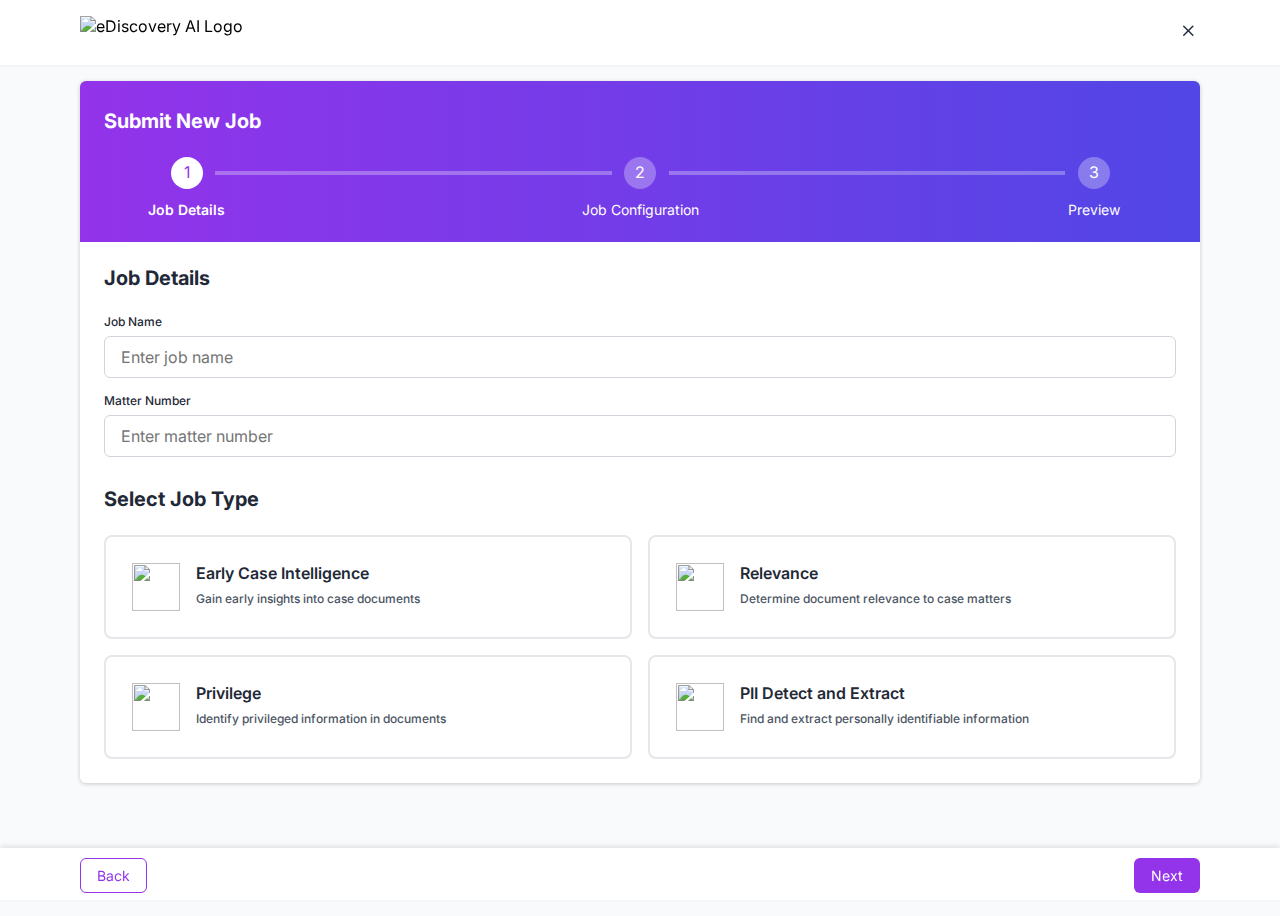
==== coreintelligence/file.html @ 75132ea0 "Add core intelligence" ====
<head>
    <link rel="stylesheet" href="./MassAction.css" />
</head>
<body>
    <form id="jobForm" action="/Home/SubmitJob" method="post" onsubmit="showSubmittingOverlay()">

        <div class="page-container">
            <div class="page-header">
                <div class="container page-header-container">
                    <img src="./light logo.png" alt="eDiscovery AI Logo" class="logo" />
                    <span class="bi bi-x close-icon no-print" onclick="closeModal()"></span>
                </div>
            </div>
            <div class="page-body container">
                <div class="page-card">
                    <div class="page-body-header no-print">
                        <h4 class="page-body-header-title">
                            Submit New Job
                        </h4>
                        <div class="steps-container">
                            <div class="step-divide hidden" id="step-1-divide"></div>
                            <div class="step active current-step" id="step-1">
                                <div class="step-number">
                                    1
                                </div>
                                <div class="step-name">
                                    Job Details
                                </div>
                            </div>
                            <div class="step-divide" id="step-2-divide">
                            </div>
                            <div class="step" id="step-2">
                                <div class="step-number">
                                    2
                                </div>
                                <div class="step-name">
                                    Job Configuration
                                </div>
                            </div>
                            <div class="step-divide" id="step-3-divide">
                            </div>
                            <div class="step" id="step-3">
                                <div class="step-number">
                                    3
                                </div>
                                <div class="step-name">
                                    Preview
                                </div>
                            </div>
                        </div>
                    </div>
                    <div class="form-container">
                        <div class="form-content">
                            <!-- Replacing @Html.HiddenFor(m => m.DatabaseToken) -->
                            <input type="hidden" id="DatabaseToken" name="DatabaseToken" value="" />
                            <div class="flex-col error-container hidden">
                                <!-- Replacing @Html.HiddenFor(m => m.TemplateExists) -->
                                <input type="hidden" id="TemplateExists" name="TemplateExists" value="" />
                                <!-- Replacing @Html.ValidationMessageFor(m => m.TemplateExists, "") -->
                                <span class="field-validation-error" data-valmsg-for="TemplateExists"></span>
                                <!-- Replacing @Html.HiddenFor(m => m.DocumentCount) -->
                                <input type="hidden" id="DocumentCount" name="DocumentCount" value="" />
                                <!-- Replacing @Html.ValidationMessageFor(m => m.DocumentCount, "") -->
                                <span class="field-validation-error" data-valmsg-for="DocumentCount"></span>
                            </div>

                            <div class="form-step" id="form-step-1">
                                <div class="section">
                                    <h4 class="section-title">
                                        Job Details
                                    </h4>
                                    <div class="flex-col">
                                        <!-- Replacing @Html.LabelFor(m => m.JobName) -->
                                        <label for="JobName">Job Name</label>
                                        <!-- Replacing @Html.TextBoxFor(m => m.JobName, new { @placeholder = "" }) -->
                                        <input type="text" id="JobName" name="JobName" placeholder="Enter job name" />
                                        <!-- Replacing @Html.ValidationMessageFor(m => m.JobName, "") -->
                                        <span class="field-validation-error" data-valmsg-for="JobName"></span>
                                    </div>
            
                                    <div class="flex-col">
                                        <!-- Replacing @Html.LabelFor(m => m.MatterNumber) -->
                                        <label for="MatterNumber">Matter Number</label>
                                        <!-- Replacing @Html.TextBoxFor(m => m.MatterNumber, new { @placeholder = "" }) -->
                                        <input type="text" id="MatterNumber" name="MatterNumber" placeholder="Enter matter number" />
                                    </div>
                                </div>
                                <div class="section">
                                    <label class="section-title">
                                        Select Job Type
                                    </label>
                                    <div class="radio-group" id="typeofjob" name="JobType">
                                        <label class="radio-container">
                                            <input type="radio" name="JobType" value="Early Case Intelligence" />
                                            <div class="radio-wrapper">
                                                <img src="./intelligence.svg" width="48" height="48"/>
                                                <div class="content">
                                                    <span class="job-type">
                                                        Early Case Intelligence
                                                    </span>
                                                    <span class="job-type-description">
                                                        Gain early insights into case documents
                                                    </span>
                                                </div>
                                            </div>
                                        </label>
                                        <label class="radio-container">
                                            <input type="radio" name="JobType" value="Relevance" />
                                            <div class="radio-wrapper">
                                                <img src="./document.svg" width="48" height="48"/>
                                                <div class="content">
                                                    <span class="job-type">
                                                        Relevance
                                                    </span>
                                                    <span class="job-type-description">
                                                        Determine document relevance to case matters
                                                    </span>
                                                </div>
                                            </div>
                                        </label>
                                        <label class="radio-container">
                                            <input type="radio" name="JobType" value="Privilege" />
                                            <div class="radio-wrapper">
                                                <img src="./shield.svg" width="48" height="48"/>
                                                <div class="content">
                                                    <span class="job-type">
                                                        Privilege
                                                    </span>
                                                    <span class="job-type-description">
                                                        Identify privileged information in documents
                                                    </span>
                                                </div>
                                            </div>
                                        </label>
                                        <label class="radio-container">
                                            <input type="radio" name="JobType" value="PII Detect and Extract" />
                                            <div class="radio-wrapper">
                                                <img src="./profile.svg" width="48" height="48"/>
                                                <div class="content">
                                                    <span class="job-type">
                                                        PII Detect and Extract
                                                    </span>
                                                    <span class="job-type-description">
                                                        Find and extract personally identifiable information
                                                    </span>
                                                </div>
                                            </div>
                                        </label>
                                    </div>
                                </div>
                            </div>

                            <!-- Dynamic Forms Based on Job Type -->
                            <div class="form-step hidden" id="form-step-2">
                                <a href="#" class="back-step-link"> <span class="bi bi-chevron-left"></span> &nbsp;&nbsp;&nbsp;Back to Job Details </a>
                                <!-- Relevance Form -->
                                <div id="relevance">
                                    <h2 class="section-title">
                                        Relevance Job Configuration
                                        <span class="bi bi-info-circle tooltip-icon" data-tooltip="Placeholder tooltip text"></span>
                                    </h2>
                                    <div id="issues" class="flex-col gap-lg">
                                        <div class="flex-col">
                                            <!-- Replacing @Html.LabelFor(m => m.GeneralInformation) -->
                                            <label for="GeneralInformation">General Information</label>
                                            <!-- Replacing @Html.TextAreaFor(m => m.GeneralInformation, new { @placeholder = "", @rows = "2" }) -->
                                            <textarea id="GeneralInformation" name="GeneralInformation" placeholder="Enter General Information" rows="2"></textarea>
                                            <!-- Replacing @Html.ValidationMessageFor(m => m.GeneralInformation, "") -->
                                            <span class="field-validation-error" data-valmsg-for="GeneralInformation"></span>
                                        </div>
                                        <div class="issue-card">
                                            <div class="flex-col gap-lg">
                                                <h2 class="section-subtitle issue-header">
                                                    Issue 1
                                                    <span class="bi bi-x close-icon remove-issue" onclick="removeIssue(this)"></span>
                                                </h2>
                                                <div class="flex-col">
                                                    <!-- Replacing @Html.LabelFor(m => m.Issues[0].Prompt) -->
                                                    <label for="Issues_0_Prompt">Prompt</label>
                                                    <!-- Replacing @Html.TextAreaFor(m => m.Issues[0].Prompt, new { @placeholder = "", @rows = "2" }) -->
                                                    <textarea id="Issues_0_Prompt" name="Issues[0].Prompt" placeholder="Write Issue Prompt" rows="2"></textarea>
                                                    <!-- Replacing @Html.ValidationMessageFor(m => m.Issues[0].Prompt, "") -->
                                                    <span class="field-validation-error" data-valmsg-for="Issues[0].Prompt"></span>
                                                </div>
                                                <div class="flex-col">
                                                    <!-- Replacing @Html.LabelFor(m => m.Issues[0].Field) -->
                                                    <label for="Issues_0_Field">Field</label>
                                                    <div class="custom-dropdown-wrapper">
                                                        <select id="Issues_0_Field" name="Issues[0].Field" class="custom-dropdown" hidden>
                                                            <option value="">Select Single-Choice Field</option>
                                                            <option value="field1">Document Title</option>
                                                            <option value="field2">Author Name</option>
                                                            <option value="field3">Date Created</option>
                                                            <option value="field4">File Type</option>
                                                        </select>
                                                    </div>
                                                    <span class="field-validation-error" data-valmsg-for="Issues[0].Field"></span>
                                                </div>
                                            </div>
                                        </div>
                                    </div>
                                    <div>
                                        <div class="flex" style="justify-content: flex-end;">
                                            <button type="button" class="btn add-issue mt-20">+ Add Issue</button>
                                        </div>
                                        <div class="flex-col">
                                            <label for="pdfhandling">PDF Handling</label>
                                            <label class="checkbox-container">
                                                Review PDFs as Images
                                                <!-- Replacing checkbox with plain HTML input; preserving hidden-checkbox class and checkmark span -->
                                                <input type="checkbox" id="ReviewPdfsAsImages" name="ReviewPdfsAsImages" value="true" class="hidden-checkbox" hidden />
                                                <span class="box-checkmark"></span>
                                            </label>
                                        </div>
                                    </div>
                                </div>

                                <!-- Privilege Form -->
                                <div id="privilege">
                                    <div class="section">
                                        <h4 class="section-title">
                                            Privilege
                                        </h4>
                                        <div class="flex-col">
                                            <label for="privilegetype">Privilege Types</label>
                                            <div name="privilegetype">
                                                <div>
                                                    <label class="checkbox-container">
                                                        Attorney-Client
                                                        <input type="checkbox" id="AttorneyClient" name="AttorneyClient" value="true" class="hidden-checkbox" />
                                                        <span class="box-checkmark"></span>
                                                    </label>
                                                </div>
                                                <div>
                                                    <label class="checkbox-container">
                                                        Work Product
                                                        <input type="checkbox" id="WorkProduct" name="WorkProduct" value="true" class="hidden-checkbox" />
                                                        <span class="box-checkmark"></span>
                                                    </label>
                                                </div>
                                            </div>
                                            <div id="privtypes" class="flex-col gap-lg">
                                                <!-- @* If Model.CustomPrivTypes exists, iterate over them; otherwise, use a default custom priv type *@ -->
                                                <div class="privtype-card">
                                                    <div class="flex-col gap-lg">
                                                        <h2 class="section-subtitle priv-header">
                                                            Custom Priv Type 1
                                                            <span class="bi bi-x close-icon remove-privtype" onclick="removePrivType(this)"></span>
                                                        </h2>
                                                        <div class="flex-col">
                                                            <!-- Replacing @Html.LabelFor(m => m.CustomPrivTypes[0].CustomPrivilegeName) -->
                                                            <label for="CustomPrivTypes_0_CustomPrivilegeName">Custom Privilege Name</label>
                                                            <!-- Replacing @Html.TextBoxFor(m => m.CustomPrivTypes[0].CustomPrivilegeName, new { @placeholder = "" }) -->
                                                            <input type="text" id="CustomPrivTypes_0_CustomPrivilegeName" name="CustomPrivTypes[0].CustomPrivilegeName" placeholder="" />
                                                            <!-- Replacing @Html.ValidationMessageFor(m => m.CustomPrivTypes[0].CustomPrivilegeName, "") -->
                                                            <span class="field-validation-error" data-valmsg-for="CustomPrivTypes[0].CustomPrivilegeName"></span>
                                                        </div>
                                                        <div class="flex-col">
                                                            <!-- Replacing @Html.LabelFor(m => m.CustomPrivTypes[0].CustomPrivilegePrompt) -->
                                                            <label for="CustomPrivTypes_0_CustomPrivilegePrompt">Custom Privilege Prompt</label>
                                                            <!-- Replacing @Html.TextAreaFor(m => m.CustomPrivTypes[0].CustomPrivilegePrompt, new { @placeholder = "", @rows = "2" }) -->
                                                            <textarea id="CustomPrivTypes_0_CustomPrivilegePrompt" name="CustomPrivTypes[0].CustomPrivilegePrompt" placeholder="" rows="2"></textarea>
                                                            <!-- Replacing @Html.ValidationMessageFor(m => m.CustomPrivTypes[0].CustomPrivilegePrompt, "") -->
                                                            <span class="field-validation-error" data-valmsg-for="CustomPrivTypes[0].CustomPrivilegePrompt"></span>
                                                        </div>
                                                    </div>
                                                </div>
                                            </div>
                                            <div class="flex" style="justify-content: flex-end;">
                                                <button type="button" class="btn add-privtype mt-20">+ Add Custom Priv Type</button>
                                            </div>
                                            <!-- Replacing @Html.ValidationMessageFor(m => m.PrivilegeTypeGroup, "") -->
                                            <span class="field-validation-error" data-valmsg-for="PrivilegeTypeGroup"></span>
                                        </div>
                                    </div>
                                    <div class="section">
                                        <h4 class="section-title">
                                            Privileged Parties
                                        </h4>
                                        <div class="flex-row flex-wrap">
                                            <div class="flex-col half-width">
                                                <!-- Replacing @Html.LabelFor(m => m.AttorneyList) -->
                                                <label for="AttorneyList">Attorney List</label>
                                                <!-- Replacing @Html.TextAreaFor(m => m.AttorneyList, new { @placeholder = "", @rows = "2" }) -->
                                                <textarea id="AttorneyList" name="AttorneyList" placeholder="" rows="2"></textarea>
                                                <!-- Replacing @Html.ValidationMessageFor(m => m.AttorneyList, "") -->
                                                <span class="field-validation-error" data-valmsg-for="AttorneyList"></span>
                                            </div>
                                            <div class="flex-col half-width">
                                                <!-- Replacing @Html.LabelFor(m => m.SafeDomains) -->
                                                <label for="SafeDomains">Safe Domains</label>
                                                <!-- Replacing @Html.TextAreaFor(m => m.SafeDomains, new { @placeholder = "", @rows = "2" }) -->
                                                <textarea id="SafeDomains" name="SafeDomains" placeholder="" rows="2"></textarea>
                                                <!-- Replacing @Html.ValidationMessageFor(m => m.SafeDomains, "") -->
                                                <span class="field-validation-error" data-valmsg-for="SafeDomains"></span>
                                            </div>
                                        </div>
                                    </div>
                                    <div class="section">
                                        <h4 class="section-title">
                                            Classification & Explanation
                                        </h4>
                                        <div class="flex-row flex-wrap">
                                            <div class="flex-col half-width">
                                                <!-- Replacing @Html.LabelFor(m => m.Classification) -->
                                                <label for="Classification">Classification</label>
                                                <div class="custom-dropdown-wrapper">
                                                    <!-- Replacing @Html.DropDownListFor(...) with a select element -->
                                                    <select id="Classification" name="Classification" class="custom-dropdown">
                                                        <option value="">Select Single-Choice Field</option>
                                                        <!-- Options from Model.ClassificationOptions go here -->
                                                    </select>
                                                    <span class="bi bi-chevron-down custom-dropdown-caret-icon"></span>
                                                </div>
                                                <span class="field-validation-error" data-valmsg-for="Classification"></span>
                                            </div>
                                            <div class="flex-col half-width">
                                                <!-- Replacing @Html.LabelFor(m => m.Explanation) -->
                                                <label for="Explanation">Explanation</label>
                                                <div class="custom-dropdown-wrapper">
                                                    <select id="Explanation" name="Explanation" class="custom-dropdown">
                                                        <option value="">Select Long Text Field</option>
                                                        <!-- Options from Model.ExplanationOptions go here -->
                                                    </select>
                                                    <span class="bi bi-chevron-down custom-dropdown-caret-icon"></span>
                                                </div>
                                                <span class="field-validation-error" data-valmsg-for="Explanation"></span>
                                            </div>
                                        </div>
                                    </div>
                                    <div class="section">
                                        <h4 class="section-title">
                                            Privilege Determination
                                        </h4>
                                        <div class="flex-row flex-wrap">
                                            <div class="flex-col half-width">
                                                <!-- Replacing @Html.LabelFor(m => m.TypeResult) -->
                                                <label for="TypeResult">Type Result</label>
                                                <div class="custom-dropdown-wrapper">
                                                    <select id="TypeResult" name="TypeResult" class="custom-dropdown">
                                                        <option value="">Select Multi-Choice Field</option>
                                                        <!-- Options from Model.TypeResultOptions go here -->
                                                    </select>
                                                    <span class="bi bi-chevron-down custom-dropdown-caret-icon"></span>
                                                </div>
                                                <span class="field-validation-error" data-valmsg-for="TypeResult"></span>
                                            </div>
                                            <div class="flex-col half-width">
                                                <!-- Replacing @Html.LabelFor(m => m.LogEntry) -->
                                                <label for="LogEntry">Log Entry</label>
                                                <div class="custom-dropdown-wrapper">
                                                    <select id="LogEntry" name="LogEntry" class="custom-dropdown">
                                                        <option value="">Select Long Text Field</option>
                                                        <!-- Options from Model.LogEntryOptions go here -->
                                                    </select>
                                                    <span class="bi bi-chevron-down custom-dropdown-caret-icon"></span>
                                                </div>
                                                <span class="field-validation-error" data-valmsg-for="LogEntry"></span>
                                            </div>
                                            <div class="flex-col w-full">
                                                <!-- Replacing @Html.LabelFor(m => m.HitResult) -->
                                                <label for="HitResult">Hit Result</label>
                                                <div class="custom-dropdown-wrapper up">
                                                    <select id="HitResult" name="HitResult" class="custom-dropdown">
                                                        <option value="">Select Long Text Field</option>
                                                        <!-- Options from Model.HitResultOptions go here -->
                                                    </select>
                                                    <span class="bi bi-chevron-down custom-dropdown-caret-icon"></span>
                                                </div>
                                                <span class="field-validation-error" data-valmsg-for="HitResult"></span>
                                            </div>
                                        </div>
                                    </div>
                                </div>

                                <!-- PII Detect & Extract Form -->
                                <div id="piiDetectExtract">
                                    
                                    <div class="section">
                                        <h4 class="section-title">
                                            PII Detect
                                        </h4>
                                        <div class="flex-col gap-lg">
                                            <!--
                                            The DetectionTemplate block is commented out in the original file.
                                            -->
                                            <div class="flex-col">
                                                <!-- Replacing @Html.LabelFor(m => m.DetectionField) -->
                                                <label for="DetectionField">Detection Field</label>
                                                <div class="custom-dropdown-wrapper">
                                                    <select id="DetectionField" name="DetectionField" class="custom-dropdown">
                                                        <option value="">Select Multi-Choice Field</option>
                                                        <!-- Options from Model.DetectionFieldOptions go here -->
                                                    </select>
                                                    <span class="bi bi-chevron-down custom-dropdown-caret-icon"></span>
                                                </div>
                                                <span class="field-validation-error" data-valmsg-for="DetectionField"></span>
                                            </div>
                                        </div>
                                    </div>
                                    <div class="section">
                                        <h4 class="section-title">
                                            PII Extract
                                        </h4>
                                        <div class="flex-col gap-lg">
                                            <!--
                                            The DetectionTemplate block is commented out in the original file.
                                            -->
                                            <div class="flex-col gap-lg">
                                                <label class="checkbox-container">
                                                    Extract PII
                                                    <input type="checkbox" id="ExtractPii" name="ExtractPii" value="true" class="hidden-checkbox" />
                                                    <span class="box-checkmark"></span>
                                                </label>
                                                <div class="flex-col hidden" id="extractPiiFieldSection">
                                                    <!-- Replacing @Html.LabelFor(m => m.ExtractionField) -->
                                                    <label for="ExtractionField">Extraction Field</label>
                                                    <div class="custom-dropdown-wrapper">
                                                        <select id="ExtractionField" name="ExtractionField" class="custom-dropdown">
                                                            <option value="">Select Multi-Object Field</option>
                                                            <!-- Options from Model.ExtractionFieldOptions go here -->
                                                        </select>
                                                        <span class="bi bi-chevron-down custom-dropdown-caret-icon"></span>
                                                    </div>
                                                    <span class="field-validation-error" data-valmsg-for="ExtractionField"></span>
                                                </div>
                                            </div>
                                        </div>
                                    </div>
                                </div>

                                <!-- Early Case Intelligence Form -->
                                <div id="earlycase">
                                    <div class="section">
                                        <h4 class="section-title">
                                            Early Case Intelligence
                                        </h4>
                                        <div class="flex-col">
                                            <!-- Replacing @Html.LabelFor(m => m.CaseBackground) -->
                                            <label for="CaseBackground">Case Background</label>
                                            <textarea id="CaseBackground" name="CaseBackground" placeholder="" rows="4"></textarea>
                                            <span class="field-validation-error" data-valmsg-for="CaseBackground"></span>
                                        </div>
                                        <div class="flex-col">
                                            <!-- Replacing @Html.LabelFor(m => m.RelevantDescription) -->
                                            <label for="RelevantDescription">Relevant Description</label>
                                            <textarea id="RelevantDescription" name="RelevantDescription" placeholder="" rows="2"></textarea>
                                            <span class="field-validation-error" data-valmsg-for="RelevantDescription"></span>
                                        </div>
                                        <div class="flex-col">
                                            <!-- Replacing @Html.LabelFor(m => m.NotRelevantDescription) -->
                                            <label for="NotRelevantDescription">Not Relevant Description</label>
                                            <textarea id="NotRelevantDescription" name="NotRelevantDescription" placeholder="" rows="2"></textarea>
                                            <span class="field-validation-error" data-valmsg-for="NotRelevantDescription"></span>
                                        </div>
                                    </div>
                                    <div class="section">
                                        <h4 class="section-title">
                                            Analysis & Findings
                                        </h4>
                                        <div class="flex-row flex-wrap">
                                            <div class="flex-col half-width">
                                                <label for="ClassificationResults">Classification Results</label>
                                                <div class="custom-dropdown-wrapper">
                                                    <select id="ClassificationResults" name="ClassificationResults" class="custom-dropdown">
                                                        <option value="">Select Single-Choice Field</option>
                                                        <!-- Options from Model.ClassificationResultsOptions go here -->
                                                    </select>
                                                    <span class="bi bi-chevron-down custom-dropdown-caret-icon"></span>
                                                </div>
                                                <span class="field-validation-error" data-valmsg-for="ClassificationResults"></span>
                                            </div>
                                            <div class="flex-col half-width">
                                                <!-- Replacing @Html.LabelFor(m => m.SummaryResults) -->
                                                <label for="SummaryResults">Summary Results</label>
                                                <div class="custom-dropdown-wrapper">
                                                    <select id="SummaryResults" name="SummaryResults" class="custom-dropdown">
                                                        <option value="">Select Long Text Field</option>
                                                        <!-- Options from Model.SummaryResultsOptions go here -->
                                                    </select>
                                                    <span class="bi bi-chevron-down custom-dropdown-caret-icon"></span>
                                                </div>
                                                <span class="field-validation-error" data-valmsg-for="SummaryResults"></span>
                                            </div>
                                        </div>
                                    </div>
                                    <div class="section">
                                        <h4 class="section-title">
                                            Content Categorization
                                        </h4>
                                        <div class="flex-row flex-wrap">
                                            <div class="flex-col half-width">
                                                <label for="DocumentTypeResults">Document Type Results</label>
                                                <div class="custom-dropdown-wrapper">
                                                    <select id="DocumentTypeResults" name="DocumentTypeResults" class="custom-dropdown">
                                                        <option value="">Select Multi-Choice Field</option>
                                                        <!-- Options from Model.DocumentTypeResultsOptions go here -->
                                                    </select>
                                                    <span class="bi bi-chevron-down custom-dropdown-caret-icon"></span>
                                                </div>
                                                <span class="field-validation-error" data-valmsg-for="DocumentTypeResults"></span>
                                            </div>
                                            <div class="flex-col half-width">
                                                <label for="RelevantTopicResults">Relevant Topic Results</label>
                                                <div class="custom-dropdown-wrapper">
                                                    <select id="RelevantTopicResults" name="RelevantTopicResults" class="custom-dropdown">
                                                        <option value="">Select Multi-Choice Field</option>
                                                        <!-- Options from Model.RelevantTopicResultsOptions go here -->
                                                    </select>
                                                    <span class="bi bi-chevron-down custom-dropdown-caret-icon"></span>
                                                </div>
                                                <span class="field-validation-error" data-valmsg-for="RelevantTopicResults"></span>
                                            </div>
                                        </div>
                                        <div class="flex-row flex-wrap">
                                            <div class="flex-col half-width">
                                                <label for="NotRelevantTopicResults">Not Relevant Topic Results</label>
                                                <div class="custom-dropdown-wrapper">
                                                    <select id="NotRelevantTopicResults" name="NotRelevantTopicResults" class="custom-dropdown">
                                                        <option value="">Select Multi-Choice Field</option>
                                                        <!-- Options from Model.NotRelevantTopicResultsOptions go here -->
                                                    </select>
                                                    <span class="bi bi-chevron-down custom-dropdown-caret-icon"></span>
                                                </div>
                                                <span class="field-validation-error" data-valmsg-for="NotRelevantTopicResults"></span>
                                            </div>
                                            <div class="flex-col half-width">
                                                <label for="InappropriateContentResults">Inappropriate Content Results</label>
                                                <div class="custom-dropdown-wrapper">
                                                    <select id="InappropriateContentResults" name="InappropriateContentResults" class="custom-dropdown">
                                                        <option value="">Select Multi-Choice Field</option>
                                                        <!-- Options from Model.InappropriateContentResultsOptions go here -->
                                                    </select>
                                                    <span class="bi bi-chevron-down custom-dropdown-caret-icon"></span>
                                                </div>
                                                <span class="field-validation-error" data-valmsg-for="InappropriateContentResults"></span>
                                            </div>
                                        </div>
                                    </div>
                                </div>
                            </div>

                            <div class="form-step hidden" id="form-step-3">
                                <a href="#" class="back-step-link no-print"> <span class="bi bi-chevron-left"></span> &nbsp;&nbsp;&nbsp;Back to Job Configuration </a>
                                <div id="preview">
                                    <div class="section">
                                        <div class="section-title no-print">
                                            Job Preview
                                        </div>
                                        <div class="flex-col" id="preview-content">
                                            <div class="section-large-title" id="preview-job-title">
                                                MERN Stack Develeoper
                                            </div>
                                            <div class="section-medium-title" id="preview-matter-number">
                                                Matter Number: #1072
                                            </div>
                                            <div class="section-medium-title" id="preview-job-type">
                                                Early Case Intelligent
                                            </div>
                                            <div class="flex-col job-configuration" id="job-configuration">
                                                <div class="flex-col section-small-title">Relevance Job Configuration</div>
                                                <div class="field flex-col">
                                                    <div class="field-label section-medium-title">Search Terms</div>
                                                    <div class="field-content">Sapien turpis viverra metus.
                                                        Cursus tellus malesuada, tempus. Arcu tellus dictum ultricies in sollicitudin magnis neque.
                                                        Sit risus nunc. </div>
                                                </div>
                                                <div class="field flex-col">
                                                    <div class="field-label section-medium-title">Exclusion Terms</div>
                                                    <div class="field-content">Lorem ipsum dolor sit amet consectetur.
                                                        Maecenas aliquam dolor et dignissim.
                                                        Duis aliquet sed magna. Convallis ac condimentum amet.
                                                        Consequat justo. Feugiat quam eu eget augue ipsum sem. </div>
                                                </div>
                                                <div class="field flex-col">
                                                    <div class="flex-col section-medium-title">Issue 1</div>
                                                    <div class="pl-4 field-label section-small-title">Exclusion Terms</div>
                                                    <div class="pl-4 field-content">Lorem ipsum dolor sit amet consectetur.
                                                        Maecenas aliquam dolor et dignissim.
                                                        Duis aliquet sed magna. Convallis ac condimentum amet.
                                                        Consequat justo. Feugiat quam eu eget augue ipsum sem. </div>
                                                </div>
                                                <div class="flex-row flex-wrap">
                                                    <div class="flex-col half-width">
                                                        <div class="field-label section-medium-title">Sort Order</div>
                                                        <div class="field-content">Relevance</div>
                                                    </div>
                                                    <div class="flex-col half-width">
                                                        <div class="field-label section-medium-title">Relevance Threshold</Thead></div>
                                                        <div class="field-content">High (90%+)</div>
                                                    </div>
                                                </div>
                                            </div>
                                        </div>
                                    </div>
                                </div>
                            </div>
                        </div>
                    </div>
                </div>
            </div>
            <div class="page-footer no-print">
                <div class="page-footer-wrapper container flex">
                    <a href="#" class="btn btn-outline" id="back" disabled>Back</a>
                    <div class="flex submission-buttons">
                        <a href="#" class="btn" id="next">Next</a>
                        <a href="#" class="btn btn-secondary" id="print" hidden>Print</a>
                        <input type="submit" value="Submit" id="submit" hidden/>
                    </div>
                </div>
            </div>
        </div>
    </form>
 
    <div id="preSubmitOverlay" class="job-overlay hidden">
        <div class="job-overlay-content">
            <h2>Submitting Job...</h2>
        </div>
    </div>
 
    <!-- Include your JavaScript files and inline scripts -->
    <script type="text/javascript">
        function closeModal() {
            var closeOptions = { type: "close" };
            window.parent.postMessage(closeOptions, window.parent.origin);
        }
    </script>
    <script type="text/javascript">
        function showSubmittingOverlay() {
            document.getElementById("preSubmitOverlay").classList.remove("hidden");
        }
    </script>
    <script type="text/javascript">
        var maxIssues = 15;
        var maxPrivTypes = 2;
        var currentStep = 1;
        var totalSteps = 3;
 
        function reNumberIssues() {
            var issueCards = document.querySelectorAll("#issues .issue-card");
            for (var i = 0; i < issueCards.length; i++) {
                var card = issueCards[i];
                var heading = card.querySelector("h2.section-subtitle");
                heading.childNodes[0].nodeValue = "Issue " + (i + 1) + " ";
 
                var textarea = card.querySelector("textarea");
                textarea.id = "issue" + (i + 1) + "prompt";
                textarea.name = "Issues[" + i + "].Prompt";
 
                var dropdown = card.querySelector("select");
                dropdown.id = "issue" + (i + 1) + "field";
                dropdown.name = "Issues[" + i + "].Field";
            }
 
            updateAddIssueButtonVisibility();
            updateRemoveIssueButtonsVisibility();
        }
 
        function removeIssue(button) {
            var issueCards = document.querySelectorAll("#issues .issue-card");
            var card = button.closest(".issue-card");
            card.parentNode.removeChild(card);
            reNumberIssues();
        }
 
        function updateRemoveIssueButtonsVisibility() {
            var issueCards = document.querySelectorAll("#issues .issue-card");
            var removeButtons = document.querySelectorAll("#issues .remove-issue");
 
            if (issueCards.length === 1) {
                removeButtons.forEach(function (btn) {
                    btn.style.display = "none";
                });
            } else {
                removeButtons.forEach(function (btn) {
                    btn.style.display = "inline-block";
                })
            }
        }
 
        function updateAddIssueButtonVisibility() {
            var issueCards = document.querySelectorAll("#issues .issue-card");
            var addButton = document.querySelector(".add-issue");
 
            if (issueCards.length >= maxIssues) {
                addButton.style.display = "none";
            } else {
                addButton.style.display = "inline-block";
            }
        }
 
        document.querySelector(".add-issue").addEventListener("click", addIssue);
 
        function addIssue() {
            var issueCards = document.querySelectorAll("#issues .issue-card");
 
            if (issueCards.length >= maxIssues) {
                return;
            }
 
            var newIndex = issueCards.length + 1;
 
            var options = "";
            // Assuming issueFieldOptions is provided as a JavaScript variable
            var issueFieldOptions = [
                { "Value": "field1", "Text": "Document Title" },
                { "Value": "field2", "Text": "Author Name" },
                { "Value": "field3", "Text": "Date Created" },
                { "Value": "field4", "Text": "File Type" },
                { "Value": "field5", "Text": "Content Summary" },
                { "Value": "field6", "Text": "Keywords" },
                { "Value": "field7", "Text": "Confidentiality Level" },
                { "Value": "field8", "Text": "Reviewer Comments" },
                { "Value": "field9", "Text": "Approval Status" },
                { "Value": "field10", "Text": "Related Case Number" }
            ]
            issueFieldOptions.forEach(function (opt) {
                options += `<option value="${opt.Value}">${opt.Text}</option>`;
            });
 
            var newCard = document.createElement("div");
            newCard.className = "issue-card";
            newCard.innerHTML = `
                <div class="flex-col gap-lg">
                    <h2 class="section-subtitle issue-header">
                        Issue ${newIndex}
                        <span class="bi bi-x close-icon remove-issue" onclick="removeIssue(this)"></span>
                    </h2>
                    <div class="flex-col">
                        <label for="issue${newIndex}prompt">Prompt</label>
                        <textarea id="issue${newIndex}prompt" name="Issues[${newIndex - 1}].Prompt" rows="2"></textarea>
                    </div>
                    <div class="flex-col">
                        <label for="issue${newIndex}field">Field</label>
                        <div class="custom-dropdown-wrapper">
                            <select id="issue${newIndex}field" name="Issues[${newIndex - 1}].Field" class="custom-dropdown">
                                <option value="">Select Single-Choice Field</option>
                                ${options}
                            </select>
                        </div>
                    </div>
                </div>
            `;
            document.getElementById("issues").appendChild(newCard);
            createCustomDropdown(newCard.querySelector('select'));
            reNumberIssues();
        }
 
        function reNumberPrivTypes() {
            var cards = document.querySelectorAll("#privtypes .privtype-card");
            for (var i = 0; i < cards.length; i++) {
                var card = cards[i];
 
                var heading = card.querySelector("h2.section-subtitle");
                heading.childNodes[0].nodeValue = "Custom Priv Type " + (i + 1) + " ";
 
                var nameInput = card.querySelector('input[type="text"]');
                nameInput.id = "privtypeName" + (i + 1);
                nameInput.name = "CustomPrivTypes[" + i + "].CustomPrivilegeName";
 
                var textArea = card.querySelector("textarea");
                textArea.id = "privtypePrompt" + (i + 1);
                textArea.name = "CustomPrivTypes[" + i + "].CustomPrivilegePrompt";
            }
 
            updateAddPrivTypeButtonVisibility();
        }
 
        function removePrivType(button) {
            var card = button.closest(".privtype-card");
            card.parentNode.removeChild(card);
            reNumberPrivTypes();
        }
 
        function updateAddPrivTypeButtonVisibility() {
            var privTypeCards = document.querySelectorAll("#privtypes .privtype-card");
            var addButton = document.querySelector(".add-privtype");
 
            if (privTypeCards.length >= maxPrivTypes) {
                addButton.style.display = "none";
            } else {
                addButton.style.display = "inline-block";
            }
        }
 
        document.querySelector(".add-privtype").addEventListener("click", addPrivType);
 
        function addPrivType() {
            var privTypeCards = document.querySelectorAll("#privtypes .privtype-card");
 
            if (privTypeCards.length >= maxPrivTypes) {
                return;
            }
 
            var nextIndex = privTypeCards.length + 1;
 
            var newCard = document.createElement("div");
            newCard.className = "privtype-card";
            newCard.innerHTML = `
                <div class="flex-col gap-lg">
                    <h2 class="section-subtitle priv-header">
                        Custom Priv Type ${nextIndex}
                        <span class="bi bi-x close-icon remove-privtype" onclick="removePrivType(this)"></span>
                    </h2>
                    <div class="flex-col">
                        <label for="privtypeName${nextIndex}">Custom Privilege Name</label>
                        <input type="text" id="privtypeName${nextIndex}" name="CustomPrivTypes[${nextIndex - 1}].CustomPrivilegeName" placeholder="" />
                    </div>
                    <div class="flex-col">
                        <label for="privtypePrompt${nextIndex}">Custom Privilege Prompt</label>
                        <textarea id="privtypePrompt${nextIndex}" name="CustomPrivTypes[${nextIndex - 1}].CustomPrivilegePrompt" rows="2" placeholder=""></textarea>
                    </div>
                </div>
            `;
            document.getElementById("privtypes").appendChild(newCard);
            reNumberPrivTypes();
        }
 
        function updateJobTypeDisplay() {
            var selected = document.querySelector('input[name="JobType"]:checked');
            var jobType = selected ? selected.value : "";
 
            var relevance = document.getElementById("relevance");
            var privilege = document.getElementById("privilege");
            var piiDetectExtract = document.getElementById("piiDetectExtract");
            var earlycase = document.getElementById("earlycase");
 
            relevance.classList.toggle("hidden", jobType !== "Relevance");
            privilege.classList.toggle("hidden", jobType !== "Privilege");
            piiDetectExtract.classList.toggle("hidden", jobType !== "PII Detect and Extract");
            earlycase.classList.toggle("hidden", jobType !== "Early Case Intelligence");
        }

        function validateStep(stepNumber) {
            let step = document.getElementById(`form-step-${stepNumber}`);
            if (!step) return false; // Ensure the step exists

            if (stepNumber == 2) {
                var selected = document.querySelector('input[name="JobType"]:checked');
                var jobType = selected ? selected.value : "";

                if (jobType == 'Relevance') 
                    step = document.getElementById("relevance");
                else if (jobType == 'Privilege')
                    step = document.getElementById("privilege");
                else if (jobType == 'PII Detect and Extract')
                    step = document.getElementById("piiDetectExtract");
                else if (jobType == 'Early Case Intelligence')
                    step = document.getElementById("earlycase");
            }

            let isValid = true;

            // Select all required inputs, textareas, and selects within the step
            const fields = step.querySelectorAll("input, textarea");

            const processedRadioGroups = new Set();

            fields.forEach(field => {
                if (field.type === "radio") {
                    // Validate radio groups by checking if at least one is checked
                    if (!processedRadioGroups.has(field.name)) {
                        const radioGroup = step.querySelectorAll(`input[name="${field.name}"]`);
                        const isChecked = Array.from(radioGroup).some(radio => radio.checked);

                        radioGroup.forEach(radio => radio.classList.remove("error"));

                        if (!isChecked) {
                            setTimeout(() => {
                                radioGroup.forEach(radio => radio.classList.add("error"));
                            }, 100)
                            isValid = false;
                        } else {
                            radioGroup.forEach(radio => radio.classList.remove("error"));
                        }

                        processedRadioGroups.add(field.name);
                    }
                } else {
                    if (field.value.trim() === "") {
                        field.classList.add("error"); // Highlight the field if empty
                        isValid = false;
                    } else {
                        field.classList.remove("error"); // Remove error class if valid
                    }
                }
            });

            return isValid;
        }

        function getOptionText(name, value) {
            const select = document.querySelector(`select[name="${name}"]`);
            
            if (!select) return null; 

            const option = select.querySelector(`option[value="${value}"]`);
            
            return option ? option.textContent : null; // Return the option's text
        }

        function generatePreview() {
            var selected = document.querySelector('input[name="JobType"]:checked');
            var jobType = selected ? selected.value : "";
            var previewEle = document.getElementById('job-configuration');
            const formData = getFormData();

            function printIssues() {
                var issueCards = document.querySelectorAll("#issues .issue-card");
                var text = "";
                issueCards.forEach((item, index) => {
                    var fieldName = getOptionText(`Issues[${index}].Field`, formData[`Issues[${index}].Field`]);
                    var prompt = formData[`Issues[${index}].Prompt`];
                    text += `
                        <div class="field flex-col">
                            <div class="flex-col section-medium-title">Issue ${index + 1}</div>
                            <div class="pl-4 field-label section-small-title">Field</div>
                            <div class="pl-4 field-content">${fieldName}</div>
                            <div class="pl-4 field-label section-small-title">Prompt</div>
                            <div class="pl-4 field-content">${prompt}</div>
                        </div>
                    `;
                })
                return text;
            }
            function printCustomPrivTypes() {
                var privCards = document.querySelectorAll("#privtypes .privtype-card");
                var text = "";
                privCards.forEach((item, index) => {
                    var name = getOptionText(`CustomPrivTypes[${index}].CustomPrivilegeName`, formData[`CustomPrivTypes[${index}].CustomPrivilegeName`]);
                    var prompt = formData[`CustomPrivTypes[${index}].CustomPrivilegePrompt`];
                    text += `
                        <div class="field flex-col">
                            <div class="flex-col section-medium-title">Custom Priv Type ${index + 1}</div>
                            <div class="pl-4 field-label section-small-title">Custom Privilege Name</div>
                            <div class="pl-4 field-content">${name}</div>
                            <div class="pl-4 field-label section-small-title">Custom Privilege Prompt</div>
                            <div class="pl-4 field-content">${prompt}</div>
                        </div>
                    `;
                })
                return text;
            }

            function printNormalCol(title, content, half = false) {
                return `
                    <div class="field flex-col ${half ? 'half-width' : ''}">
                        <div class="field-label section-medium-title">${title}</div>
                        <div class="field-content">${content}</div>
                    </div>
                `;
            }

            function printJobType(name) {
                return `<div class="flex-col section-small-title">${name}</div>`;
            }

            document.getElementById('preview-job-title').innerText = formData.JobName;
            document.getElementById('preview-matter-number').innerText = "Matter Number: #" + formData.MatterNumber;
            document.getElementById('preview-job-type').innerText = formData.JobType;

            if (formData.JobType == 'Relevance') {
                previewEle.innerHTML = `
                    ${printJobType('Relevance Job Configuration')}
                    ${printNormalCol('General Information', formData.GeneralInformation)}
                    ${printIssues()}
                    ${printNormalCol('Review PDFs as Images', formData.ReviewPdfsAsImages ? "Yes" : "No")}
                `
            } else if (formData.JobType == 'Privilege') {
                previewEle.innerHTML = `
                    ${printJobType('Privilege Job Configuration')}
                    ${printNormalCol('Privilege Types', (!formData.AttorneyClient && !formData.WorkProduct) ? 'None' : ((formData.AttorneyClient && "Attorney-Client ") + (formData.WorkProduct && "Work Product")) )}
                    ${printCustomPrivTypes()}
                    <div class="flex-row flex-wrap">
                        ${printNormalCol('Attoney List', formData.AttorneyList, true)}
                        ${printNormalCol('Safe Domains', formData.SafeDomains, true)}
                    </div>
                    <div class="flex-row flex-wrap">
                        ${printNormalCol('Classification', getOptionText("Classification", formData.Classification), true)}
                        ${printNormalCol('Explanation', getOptionText("Explanation", formData.Explanation), true)}
                    </div>
                    <div class="flex-row flex-wrap">
                        ${printNormalCol('Type Result', getOptionText("TypeResult", formData.TypeResult), true)}
                        ${printNormalCol('Log Entry', getOptionText("LogEntry", formData.LogEntry), true)}
                    </div>
                    ${printNormalCol('Hit Result', getOptionText("HitResult", formData.HitResult))}
                `
            } else if (formData.JobType == 'PII Detect and Extract') {
                previewEle.innerHTML = `
                    ${printJobType('PII Detect and Extract')}
                    ${printNormalCol('PII Detection Field', getOptionText('DetectionField', formData.DetectionField))}
                    
                    <div class="flex-row flex-wrap">
                        ${printNormalCol('Extract PII', formData.ExtractPii ? "Yes" : "No", true)}
                        ${printNormalCol('PII Extraction Field', formData.ExtractionField, true)}
                    </div>
                `
            } else if (formData.JobType == 'Early Case Intelligence') {
                previewEle.innerHTML = `
                    ${printJobType('Early Case Intelligence')}
                    ${printNormalCol('Case Background', formData.CaseBackground)}
                    ${printNormalCol('Relevant Description', formData.RelevantDescription)}
                    ${printNormalCol('Not Relevant Description', formData.NotRelevantDescription)}
                    
                    <div class="flex-row flex-wrap">
                        ${printNormalCol('Classification Results', getOptionText('ClassificationResults', formData.ClassificationResults), true)}
                        ${printNormalCol('Summary Results', getOptionText('SummaryResults', formData.SummaryResults), true)}
                    </div>
                    <div class="flex-row flex-wrap">
                        ${printNormalCol('Document Type Results', getOptionText('DocumentTypeResults', formData.DocumentTypeResults), true)}
                        ${printNormalCol('Relevant Topic Results', getOptionText('RelevantTopicResults', formData.RelevantTopicResults), true)}
                    </div>
                    <div class="flex-row flex-wrap">
                        ${printNormalCol('Not Relevant Topic Results', getOptionText('NotRelevantTopicResults', formData.NotRelevantTopicResults), true)}
                        ${printNormalCol('Inappropriate Content Results', getOptionText('InappropriateContentResults', formData.InappropriateContentResults), true)}
                    </div>
                `
            }
        }

        function updateButtons() {
            if (currentStep == totalSteps) {
                document.querySelector('#submit').hidden = false;
                document.querySelector('#print').hidden = false;
                document.querySelector('#next').hidden = true;
            } else {
                document.querySelector('#submit').hidden = true;
                document.querySelector('#print').hidden = true;
                document.querySelector('#next').hidden = false;
            }

            if (currentStep == 1) {
                document.querySelector('#back').disabled = true;
            } else {
                document.querySelector('#back').disabled = false;
            }
        }

        function updateStepContent() {
            document.querySelectorAll('.form-step').forEach((element, index) => {
                element.classList.add('hidden');
            });
            document.querySelector(`#form-step-${currentStep}`).classList.remove('hidden');
        }

        function updateStepDivides() {
            document.querySelector(`.current-step`).classList.remove('current-step');

            document.querySelectorAll('.step').forEach((element, index) => {
                if (index < currentStep)
                    element.classList.add('active');
                else
                    element.classList.remove('active');

                if (index == currentStep - 1) {
                    element.classList.add('current-step');
                }
            });
            document.querySelectorAll('.step-divide').forEach((element, index) => {
                if (index < currentStep)
                    element.classList.add('active');
                else
                    element.classList.remove('active');
            });
        }

        function nextStep() {
            if (currentStep < totalSteps && validateStep(currentStep)) {
                currentStep ++;

                updateStepContent();
                updateStepDivides();
                updateButtons();

                if (currentStep == 3) {
                    generatePreview();
                }
            }
        }

        function backStep() {
            if (currentStep > 1) {
                currentStep --;

                updateStepContent();
                updateStepDivides();
                updateButtons();
            }
        }
        function printPreview() {
            window.print();
        } 

        document.querySelector('#print').addEventListener("click", (e) => {
            e.preventDefault();
            e.stopPropagation();
            printPreview();
        })
        document.querySelector('#next').addEventListener("click", (e) => {
            e.preventDefault();
            e.stopPropagation();
            nextStep();
        })
        document.querySelector('#back').addEventListener("click", (e) => {
            e.preventDefault();
            e.stopPropagation();
            backStep();
        })
        document.querySelectorAll('.back-step-link').forEach(ele => {
            ele.addEventListener("click", (e) => {
                e.preventDefault();
                e.stopPropagation();
                backStep();
            })
        })

        document.addEventListener("input", function (event) {
            if (event.target.matches("textarea")) {
                event.target.style.height = "auto";
                event.target.style.height = event.target.scrollHeight + "px";
            }

            if (event.target.classList.contains("error")) {
                event.target.classList.remove("error");
            }
        });
        // Custom Select

        document.addEventListener("click", function (event) {
            // Open dropdown when clicking the selected area
            if (event.target.classList.contains("selected")) {
                toggleDropdown(event.target);
            }

            // Select option and update the hidden <select> value
            if (event.target.matches(".dropdown-options li")) {
                selectOption(event.target);
            }

            // Close dropdowns when clicking outside
            if (!event.target.closest(".custom-dropdown-wrapper")) {
                document.querySelectorAll(".custom-dropdown-wrapper").forEach(wrapper => {
                    wrapper.classList.remove("active");
                });
            }
        });

        function toggleDropdown(selectedElement) {
            const dropdownWrapper = selectedElement.closest(".custom-dropdown-wrapper");

            // Close all other dropdowns before opening the clicked one
            document.querySelectorAll(".custom-dropdown-wrapper").forEach(wrapper => {
                if (wrapper !== dropdownWrapper) {
                    wrapper.classList.remove("active");
                }
            });

            dropdownWrapper.classList.toggle("active");
        }

        function selectOption(option) {
            const dropdownWrapper = option.closest(".custom-dropdown-wrapper");
            const selectedElement = dropdownWrapper.querySelector(".selected");
            const selectElement = dropdownWrapper.querySelector("select");

            // Update the visible selected text
            selectedElement.textContent = option.textContent;
            
            // Update the hidden <select> field for form submission
            selectElement.value = option.getAttribute("data-value");

            // Close the dropdown
            dropdownWrapper.classList.remove("active");
        }

        function initCustomSelects() {
            document.querySelectorAll("select.custom-dropdown").forEach(select => {
                createCustomDropdown(select);
            });
        }

        function createCustomDropdown(select) {
            // Create dropdown wrapper
            const wrapper = select.parentNode;

            // Create selected element
            const selected = document.createElement("div");
            selected.classList.add("selected");
            selected.textContent = select.options[select.selectedIndex]?.text || "Select an option";
            selected.setAttribute("data-for", select.id);

            // Create options list
            const dropdownList = document.createElement("ul");
            dropdownList.classList.add("dropdown-options");

            const caretElement = document.createElement("span");
            caretElement.className = "bi bi-chevron-down custom-dropdown-caret-icon";

            // Populate options
            Array.from(select.options).forEach(option => {
                const li = document.createElement("li");
                li.textContent = option.text;
                li.setAttribute("data-value", option.value);
                dropdownList.appendChild(li);
            });

            // Append elements
            wrapper.appendChild(selected);
            wrapper.appendChild(dropdownList);
            wrapper.appendChild(caretElement)

            // Insert before the original select (so it's replaced)
        }

        function getFormData() {
            const form = document.getElementById("jobForm");
            const formData = new FormData(form);

            // Convert FormData to an object
            const data = {};
            formData.forEach((value, key) => {
                data[key] = value;
            });

            console.log(data); // Log form data
            return data;
        }

        document.querySelectorAll('input[name="JobType"]').forEach(function (radio) {
            radio.addEventListener("change", updateJobTypeDisplay);
        });
 
        updateJobTypeDisplay();
 
        document.addEventListener("DOMContentLoaded", function () {
            reNumberIssues();
            reNumberPrivTypes();
            initCustomSelects();

            var extractCheck = document.getElementById("ExtractPii");
            var extractSection = document.getElementById("extractPiiFieldSection");
            if (extractCheck) {
                extractCheck.addEventListener("change", function () {
                    if (this.checked) {
                        extractSection.classList.remove("hidden");
                    } else {
                        extractSection.classList.add("hidden");
                    }
                });
 
                if (extractCheck.checked) {
                    extractSection.classList.remove("hidden");
                }
            }
        });
    </script>
</body>
---- coreintelligence/MassAction.css ----
@import url('https://fonts.googleapis.com/css2?family=Inter:ital,opsz,wght@0,14..32,100..900;1,14..32,100..900&display=swap');
@import url("https://cdn.jsdelivr.net/npm/bootstrap-icons@1.11.3/font/bootstrap-icons.min.css");

:root {
    --primary-color: #9333EA;
    --secondary-color: #5146E6;
    --text-grey: #4B5563;
    --text-dark-grey: #374151;
    --text-dark: #1F2937;
    --font-size: 12px;
    --background: #F9FAFB;
    --color-grey: #D1D5DB;
    --container-max-width: 1120px;
    --form-max-width: 1120px;
    --label__font-size: 12px;
    --input__border: 1px solid var(--color-grey);
    --page-header-banner: linear-gradient(90deg, var(--primary-color), var(--secondary-color));
    --hover-bg: #9333EA10;
    --dropdown-bg: #ffffff;
    --dropdown-text-color: #777777;
    --dropdown-border-color: #D8D8D8;
    --dropdown-size: 14px;
    --dropdown-hover-bg: var(--hover-bg);
}
 
/*
    Page Layout
*/
body {
    background-color: var(--background);
    margin: 0;
    font-family: "Inter", sans-serif;
    font-optical-sizing: auto;
}

.page-container {
    width: 100%;
    min-height: 100vh;
    position: relative;
}

.page-container * {
    box-sizing: border-box;
    transition: color 0.1s ease, background-color 0.1s ease, border-color 0.1s ease;
}

.container {
    max-width: var(--container-max-width);
    margin: 0 auto;
    padding: 0px 12px;
    box-sizing: content-box;
}

.page-header-container {
    padding-top: 16px;
    padding-bottom: 16px;
}
 
.page-header {
    position: sticky;
    top: 0;
    left: 0;
    right: 0;
    height: 65px;
    background-color: white;
    z-index: 1000;
    box-shadow: 0 1px 2px rgba(0, 0, 0, 0.05);
}

.page-body-header {
    background: var(--page-header-banner);
    color: white;
    min-height: 128px;
    padding: 24px;
    border-radius: 6px 6px 0px 0px;
}
 
.page-body {
    position: relative;
    margin: 0 auto;
    margin-top: 16px;
    margin-bottom: 68px;
}
 
.page-footer {
    position: fixed;
    bottom: 0;
    left: 0;
    right: 0;
    height: 52px;
    padding: 10px;
    background-color: #ffffff;
    z-index: 1000;
    text-align: center;
    box-shadow: 0 -2px 5px rgba(0, 0, 0, 0.1);
    
}
.page-footer-wrapper {
    justify-content: space-between;
}
.submission-buttons {
    gap: 10px;
}
 
/*
    Basic Container / Form Container
*/

.form-container {
    padding: 24px;
    font-size: var(--font-size);
    color: var(--text-dark);
}
 
.form-content {
    display: flex;
    flex-direction: column;
    gap: 20px;
    padding: 0px;
}
 
.page-card {
    border-radius: 6px;
    box-shadow: 0 1px 4px rgba(0, 0, 0, 0.2);
    background-color: #fff;
}
 
.issue-card {
    border: 1px solid #CCC;
    border-radius: 4px;
    padding: 10px 18px;
    margin-bottom: 10px;
    box-shadow: 0 1px 3px rgba(0,0,0,0.15);
}
 
.privtype-card {
    border: 1px solid #CCC;
    border-radius: 4px;
    padding: 10px;
    margin-bottom: 10px;
    box-shadow: 0 1px 3px rgba(0,0,0,0.15);
}
/*
    Form Header
*/
.page-body-header-title {
    font-size: 20px;
    line-height: 32px;
    margin-top: 0;
    margin-bottom: 20px;
}
.steps-container {
    display: flex;
    justify-content: space-around;
    padding: 0 20px;
}
.step {
    text-align: center;
    display: flex;
    flex-direction: column;
    align-items: center;
    gap: 12px;
    min-width: 125px;
}
.step-number {
    width: 32px;
    height: 32px;
    border-radius: 50%;
    background: #FFFFFF4B;
    color: white;
    padding-top: 5px;
}
.step-name {
    font-size: 14px;
}
.step-divide {
    content: "";
    height: 4px;
    background: #FFFFFF4B;
    width: 100%;
    margin-top: 14px;
    margin-left: -34px;
    margin-right: -34px;
}
.step-divide.active {
    background: white;
}

.step.active .step-number {
    background: white;
    color: var(--primary-color);
}
.step.active .step-name {
    font-weight: 600;
}

@media only screen and (max-width: 500px) {
    .steps-container .step {
        display: none;
    }
    .steps-container .step-divide {
        display: none;
    }
    .steps-container .step.current-step {
        display: flex;
    }
}

/*
    Header & Logo
*/
.page-header img.logo {
    max-height: 32px;
}
 
.page-header .close-icon {
    float: right;
    cursor: pointer;
    font-size: 24px;
    margin-top: 3px;
    font-weight: bold;
    color: var(--text-dark);
}
 
.page-header .close-icon:hover {
    color: var(--primary-color);
}
 
/*
    Layout Utilities
*/
.flex {
    display: flex;
}
 
.flex-col {
    display: flex;
    flex-direction: column;
    margin-top: 8px;
    margin-bottom: 8px;
}

.flex-row {
    display: flex;
    flex-direction: row;
    margin-top: 8px;
    margin-bottom: 8px;
}

.form-content .flex-col {
    gap: 7px;
}
.form-content .flex-row {
    gap: 20px;
}

.w-full {
    width: 100%;
}
.half-width {
    position: relative;
    flex-basis: calc(50% - 10px);
    min-width: 280px;
    flex-grow: 1;
}
.flex-wrap {
    flex-wrap: wrap;
}
 
.hidden {
    display: none !important;
}
 
/*
    Section & Titles
*/
.form-step .section {
    margin-top: 30px;
}
.form-step .section:first-child {
    margin-top: 0;
}

.form-step .back-step-link {
    display: block;
    color: var(--primary-color);
    text-decoration: unset;
    margin-bottom: 24px;
}

.section-title {
    display: block;
    font-size: 20px;
    color: var(--text-dark);
    font-weight: bold;
    margin-top: 0px;
    margin-bottom: 24px;
}
 
.section-subtitle {
    font-size: 18px;
    color: var(--text-dark);
    font-weight: bold;
    margin-bottom: 10px;
}
.section-large-title {
    font-size: 20px;
    color: var(--text-dark);
    font-weight: bold;
    line-height: 32px;
}

.section-medium-title {
    font-size: 18px;
    color: var(--text-dark-grey);
    font-weight: 500;
}

.section-small-title {
    font-size: 14px;
    color: var(--text-dark);
    font-weight: 800;
    margin-top: 0;
}

.pl-4 {
    padding-left: 16px;
}

.field {
    color: var(--text-dark-grey);
}

.field-content {
    margin-top: 4px;
    font-size: 16px;
    line-height: 24px;
}
 
.issue-header {
    display: flex;
    justify-content: space-between;
    align-items: center;
    margin: 0;
    padding: 0;
}
 
.priv-header {
    display: flex;
    justify-content: space-between;
    align-items: center;
    margin: 0;
    padding: 0;
}

.flex-col.job-configuration {
    padding: 24px;
    border: 1px solid #EBEBEB;
    background: #F9F9F9;
    border-radius: 16px;
    margin: 32px 0;
    gap: 8px;
}
 
/*
    Tooltips
*/
.tooltip-icon {
    margin-left: 8px;
    color: var(--primary-color);
    font-weight: bold;
    cursor: pointer;
    position: relative;
    font-size: 12px;
    vertical-align: middle;
}
 
.tooltip-icon:hover::after {
    content: attr(data-tooltip);
    position: absolute;
    top: 20px;
    left: 0;
    background: #333;
    color: #fff;
    padding: 6px;
    border-radius: 4px;
    font-size: 12px;
    white-space: nowrap;
    z-index: 999;
}
 
/*
    Labels & Inputs
*/
label {
    font-size: var(--label__font-size);
    color: var(--text-dark);
    font-weight: 500;
}
 
input[type="text"], textarea, select {
    background-color: white;
    color: var(--text-dark);
    font-size: 16px;
    font-family: 'Inter', sans-serif;
    border: var(--input__border);
    border-radius: 6px;
    padding: 10px 16px;
    outline: none;
}

input[type="text"].error, textarea.error, select.error {
    border: 1px solid red;
}

input[type="text"]:focus, textarea:focus, select:focus {
    border-color: var(--primary-color);
}

textarea {
    resize: none;
    max-height: 300px;
    overflow: hidden;
}
 
/*
    Buttons
*/
button, .btn, input[type="submit"] {
    background-color: var(--primary-color);
    color: #fff;
    font-size: 14px;
    border: 1px solid transparent;
    border-radius: 6px;
    padding: 8px 16px;
    cursor: pointer;
    outline: none;
    text-decoration: none;
}

button:disabled, .btn:disabled, input[type="submit"]:disabled {
    background-color: var(--color-grey);
    border-color: var(--color-grey);
    cursor: default;
}

.btn.btn-outline {
    color: var(--primary-color);
    background-color: transparent;
    border: 1px solid var(--primary-color);
}

.btn.btn-secondary {
    background-color: var(--secondary-color);
}

.btn.btn-outline:disabled {
    background-color: transparent;
    border-color: var(--color-grey);
    color: var(--color-grey);
}
 
button:not(:disabled):hover, .btn:not(:disabled):hover, input[type="submit"]:not(:disabled):hover {
    background-color: var(--secondary-color);
}

.btn.btn-outline:not(:disabled):hover {
    background-color: var(--primary-color);
    color: white;
}

.btn.btn-secondary:hover {
    background-color: var(--primary-color);
}

 
/*
    Checkboxes & Radio Buttons
*/

.radio-group {
    width: 100%;
    display: flex;
    flex-wrap: wrap;
    justify-content: space-between;
    gap: 16px;
}

.radio-container {
    min-width: fit-content;
    position: relative;
    flex-basis: calc(50% - 8px);
    min-width: 280px;
    flex-grow: 1;
}

.radio-wrapper {
    width: 100%;
    display: flex;
    gap: 16px;
    position: relative;
    padding: 26px;
    cursor: pointer;
    border-radius: 8px;
    border: 2px solid #E5E7EB;
}

@media only screen and (max-width: 500px) {
    .radio-container {
        min-width: unset;
        flex-basis: 100%;
    }
    .radio-wrapper {
        flex-direction: column;
        text-align: center;
        align-items: center;
    }
    .half-width {
        min-width: unset;
        flex-basis: 100%;
    }
}

@keyframes blink-border {
    0%, 100% { border-color: #E5E7EB; } /* No border initially */
    33%, 66% { border-color: #ff000060; } /* Red at two points */
}

.radio-container input.error ~ .radio-wrapper {
    animation: blink-border 0.5s ease-in-out 2;
}


.radio-wrapper .content {
    display: flex;
    flex-direction: column;
    gap: 8px;
}
.radio-wrapper .content .job-type {
    font-size: 16px;
    font-weight: 600;
}
.radio-wrapper .content .job-type-description {
    color: var(--text-grey);
}
 
.radio-container input {
    display: none;
}
 
.radio-container:hover input ~ .radio-wrapper {
    background-color: var(--hover-bg);
}
 
.radio-container input:checked ~ .radio-wrapper {
    background-color: var(--hover-bg);
    border-color: var(--primary-color);
}
 
.checkmark:after {
    content: "";
    position: absolute;
    display: none;
}
 
.radio-container input:checked ~ .checkmark:after {
    display: block;
}
 
.radio-container .checkmark:after {
    top: 7px;
    left: 7px;
    width: 8px;
    height: 8px;
    border-radius: 50%;
    background: white;
}
 
/* The checkbox-container */
.checkbox-container {
    display: block;
    position: relative;
    padding-left: 25px;
    margin-bottom: 12px;
    cursor: pointer;
    font-size: 14px;
    font-weight: normal;
    color: var(--text-grey);
    -webkit-user-select: none;
    -moz-user-select: none;
    -ms-user-select: none;
    user-select: none;
}
 
.checkbox-container input {
    position: absolute;
    opacity: 0;
    cursor: pointer;
    height: 0;
    width: 0;
}
 
.box-checkmark {
    position: absolute;
    top: 1px;
    left: 0px;
    height: 16px;
    width: 16px;
    border-radius: 2px;
    background-color: #eee;
}
 
.checkbox-container:hover input ~ .box-checkmark {
    background-color: #ccc;
}
 
.checkbox-container input:checked ~ .box-checkmark {
    background-color: var(--secondary-color);
}
 
.box-checkmark:after {
    content: "";
    position: absolute;
    display: none;
}
 
.checkbox-container input:checked ~ .box-checkmark:after {
    display: block;
}
 
.checkbox-container .box-checkmark:after {
    left: 5px;
    top: 1px;
    width: 3.5px;
    height: 9px;
    border: solid white;
    border-width: 0 2px 2px 0;
    -webkit-transform: rotate(45deg);
    -ms-transform: rotate(45deg);
    transform: rotate(45deg);
}
 
/*
    Custom Select
*/
.custom-select {
    position: relative;
    width: 100%;
}
 
.select-header {
    display: flex;
    height: 20px;
    justify-content: space-between;
    align-items: center;
    padding: 12px;
    background-color: #fff;
    border: 1px solid #ccc;
    cursor: pointer;
    color: var(--text-grey);
    border-radius: 4px;
}
 
.arrow {
    width: 0;
    height: 0;
    border-left: 5px solid transparent;
    border-right: 5px solid transparent;
    border-top: 5px solid #777777;
    transition: transform 0.3s ease;
}
 
.arrow.up {
    transform: rotate(180deg);
}
 
.select-options {
    position: absolute;
    top: 50px;
    left: 0;
    width: 100%;
    background-color: #fff;
    border: var(--input__border);
    border-radius: 4px;
    max-height: 0;
    overflow: hidden;
    transition: max-height 0.3s ease-out, opacity 0.3s ease-out;
    opacity: 0;
    box-sizing: border-box;
    z-index: 99;
}
 
.select-options1 {
    position: absolute;
    bottom: 50px;
    left: 0;
    width: 100%;
    background-color: #fff;
    border: var(--input__border);
    border-radius: 4px;
    max-height: 0;
    overflow: hidden;
    transition: max-height 0.3s ease-out, opacity 0.3s ease-out;
    opacity: 0;
    box-sizing: border-box;
    z-index: 99;
}
 
.select-options.open,
.select-options1.open {
    max-height: 200px;
    overflow-y: auto;
    opacity: 1;
}
 
.option {
    padding: 10px;
    cursor: pointer;
    color: var(--text-grey);
}
 
.selected {
    color: var(--text-dark);
}
 
.option:hover {
    background-color: #f0f0f0;
}
 
.custom-dropdown-wrapper {
    position: relative;
    display: inline-block;
    width: 100%;
}
 
.custom-dropdown-wrapper .selected {
    display: inline-block;
    width: 100%;
    box-sizing: border-box;
    padding: 10px;
    padding-right: 2rem;
    font-size: var(--dropdown-size);
    border: var(--input__border);
    border-radius: 6px;
    cursor: pointer;
    outline: none;
}
.custom-dropdown.error ~ .selected {
    border: 1px solid red;
}
.custom-dropdown-wrapper.active .selected {
    border-color: var(--primary-color);
}
.custom-dropdown-wrapper .custom-dropdown {
    display: none;
}
.dropdown-options {
    position: absolute;
    width: 100%;
    background: white;
    border: 1px solid var(--color-grey);
    border-top: none;
    border-radius: 0 0 5px 5px;
    list-style: none;
    padding: 0;
    margin: 0;
    display: none; /* Hidden by default */
    z-index: 100;
}
.custom-dropdown-wrapper.up .dropdown-options {
    position: absolute;
    width: 100%;
    background: white;
    border: 1px solid var(--color-grey);
    border-bottom: none;
    list-style: none;
    padding: 0;
    margin: 0;
    display: none; /* Hidden by default */
    z-index: 100;
    bottom: 40px;
    border-radius: 5px 5px 0 0;
}
.dropdown-options li {
    padding: 10px;
    cursor: pointer;
    transition: background-color ease 0.1s;
}
.dropdown-options li:hover {
    background: var(--primary-color);
    color: white;
}
.custom-dropdown-wrapper.active .dropdown-options {
    display: block;
}
 
.custom-dropdown-caret-icon {
    position: absolute;
    top: 50%;
    right: 10px;
    transform: translateY(-50%);
    pointer-events: none;
    font-size: var(--dropdown-size);
    color: var(--text-grey);
}
/*  
.custom-dropdown:focus {
    border-color: var(--primary-color);
    outline: none;
    box-shadow: 0 0 2px rgba(0,0,0,0.2);
}
 
.custom-dropdown option {
    font-size: var(--dropdown-size);
    color: var(--dropdown-text-color);
    background-color: var(--dropdown-bg);
    padding: 8px;
}
 
.custom-dropdown option:hover {
    background-color: var(--dropdown-hover-bg);
    color: var(--text-dark);
}
  */
/*
    Validation error styling
*/
.field-validation-error {
    color: red !important;
}
 
.input-validation-error {
    border: 2px solid red !important;
    outline: none !important;
    background-color: #ffe5e5 !important;
}
 
/*
    Removal buttons
*/
.remove-issue {
    cursor: pointer;
}
 
.remove-privtype {
    cursor: pointer;
}
 
.job-overlay {
    position: fixed;
    top: 0;
    left: 0;
    right: 0;
    bottom: 0;
    background: rgba(0, 0, 0, 0.5);
    display: flex;
    justify-content: center;
    align-items: center;
    z-index: 9999;
}
 
.job-overlay .hidden {
    display: none !important;
}
 
.job-overlay-content {
    background-color: #ffffff;
    color: var(--primary-color);
    padding: 20px 30px;
    border-radius: 8px;
    text-align: center;
    min-width: 200px;
}

@media print {
    .no-print {
        display: none !important; /* Hide elements in print */
    }
}
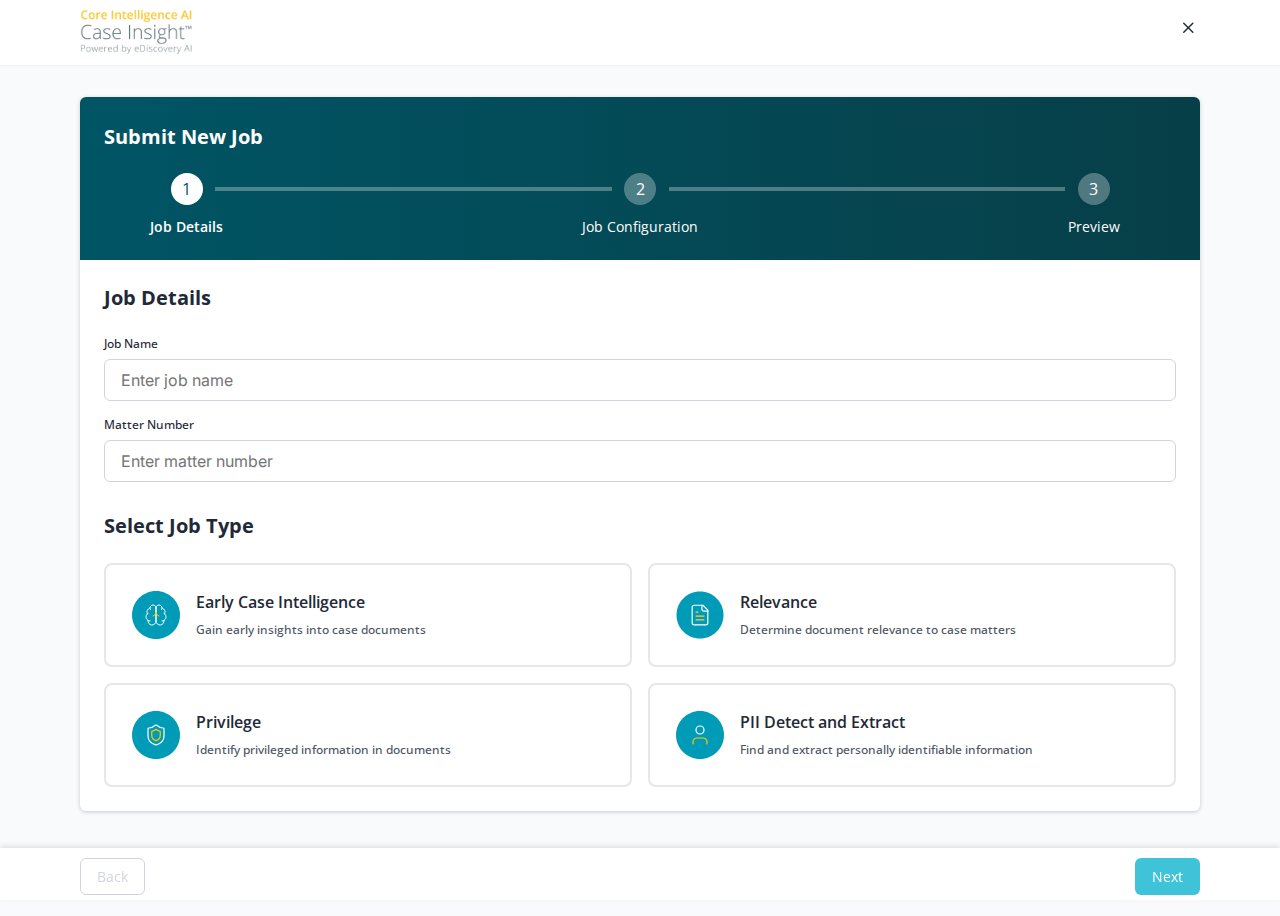
==== commit a39b77fc: "Update core intelligence" ====
--- a/coreintelligence/file.html
+++ b/coreintelligence/file.html
@@ -7,7 +7,7 @@
         <div class="page-container">
             <div class="page-header">
                 <div class="container page-header-container">
-                    <img src="./light logo.png" alt="eDiscovery AI Logo" class="logo" />
+                    <img src="./assets/logo.png" alt="eDiscovery AI Logo" class="logo" />
                     <span class="bi bi-x close-icon no-print" onclick="closeModal()"></span>
                 </div>
             </div>
@@ -93,7 +93,7 @@
                                         <label class="radio-container">
                                             <input type="radio" name="JobType" value="Early Case Intelligence" />
                                             <div class="radio-wrapper">
-                                                <img src="./intelligence.svg" width="48" height="48"/>
+                                                <img src="./assets/intelligence.svg" width="48" height="48"/>
                                                 <div class="content">
                                                     <span class="job-type">
                                                         Early Case Intelligence
@@ -107,7 +107,7 @@
                                         <label class="radio-container">
                                             <input type="radio" name="JobType" value="Relevance" />
                                             <div class="radio-wrapper">
-                                                <img src="./document.svg" width="48" height="48"/>
+                                                <img src="./assets/document.svg" width="48" height="48"/>
                                                 <div class="content">
                                                     <span class="job-type">
                                                         Relevance
@@ -121,7 +121,7 @@
                                         <label class="radio-container">
                                             <input type="radio" name="JobType" value="Privilege" />
                                             <div class="radio-wrapper">
-                                                <img src="./shield.svg" width="48" height="48"/>
+                                                <img src="./assets/shield.svg" width="48" height="48"/>
                                                 <div class="content">
                                                     <span class="job-type">
                                                         Privilege
@@ -135,7 +135,7 @@
                                         <label class="radio-container">
                                             <input type="radio" name="JobType" value="PII Detect and Extract" />
                                             <div class="radio-wrapper">
-                                                <img src="./profile.svg" width="48" height="48"/>
+                                                <img src="./assets/profile.svg" width="48" height="48"/>
                                                 <div class="content">
                                                     <span class="job-type">
                                                         PII Detect and Extract
@@ -601,7 +601,7 @@
             </div>
             <div class="page-footer no-print">
                 <div class="page-footer-wrapper container flex">
-                    <a href="#" class="btn btn-outline" id="back" disabled>Back</a>
+                    <a href="#" class="btn btn-outline disabled" id="back">Back</a>
                     <div class="flex submission-buttons">
                         <a href="#" class="btn" id="next">Next</a>
                         <a href="#" class="btn btn-secondary" id="print" hidden>Print</a>
@@ -1031,8 +1031,10 @@
 
             if (currentStep == 1) {
                 document.querySelector('#back').disabled = true;
+                document.querySelector('#back').classList.add('disabled');
             } else {
                 document.querySelector('#back').disabled = false;
+                document.querySelector('#back').classList.remove('disabled');
             }
         }
 
--- a/coreintelligence/MassAction.css
+++ b/coreintelligence/MassAction.css
@@ -1,9 +1,9 @@
-@import url('https://fonts.googleapis.com/css2?family=Inter:ital,opsz,wght@0,14..32,100..900;1,14..32,100..900&display=swap');
+@import url('https://fonts.googleapis.com/css2?family=Inter:ital,opsz,wght@0,14..32,100..900;1,14..32,100..900&family=Open+Sans:ital,wght@0,300..800;1,300..800&display=swap');
 @import url("https://cdn.jsdelivr.net/npm/bootstrap-icons@1.11.3/font/bootstrap-icons.min.css");
 
 :root {
-    --primary-color: #9333EA;
-    --secondary-color: #5146E6;
+    --primary-color: #3EC3D8;
+    --secondary-color: #005565;
     --text-grey: #4B5563;
     --text-dark-grey: #374151;
     --text-dark: #1F2937;
@@ -14,13 +14,14 @@
     --form-max-width: 1120px;
     --label__font-size: 12px;
     --input__border: 1px solid var(--color-grey);
-    --page-header-banner: linear-gradient(90deg, var(--primary-color), var(--secondary-color));
-    --hover-bg: #9333EA10;
+    --page-header-banner: linear-gradient(90deg, var(--secondary-color), #073F48);
+    --hover-bg: #078EA632;
     --dropdown-bg: #ffffff;
     --dropdown-text-color: #777777;
     --dropdown-border-color: #D8D8D8;
     --dropdown-size: 14px;
     --dropdown-hover-bg: var(--hover-bg);
+    --max-logo-height: 44px;
 }
  
 /*
@@ -29,7 +30,7 @@
 body {
     background-color: var(--background);
     margin: 0;
-    font-family: "Inter", sans-serif;
+    font-family: "Open Sans", sans-serif;
     font-optical-sizing: auto;
 }
 
@@ -52,8 +53,8 @@
 }
 
 .page-header-container {
-    padding-top: 16px;
-    padding-bottom: 16px;
+    padding-top: 10px;
+    padding-bottom: 10px;
 }
  
 .page-header {
@@ -78,7 +79,7 @@
 .page-body {
     position: relative;
     margin: 0 auto;
-    margin-top: 16px;
+    margin-top: 32px;
     margin-bottom: 68px;
 }
  
@@ -188,7 +189,7 @@
 
 .step.active .step-number {
     background: white;
-    color: var(--primary-color);
+    color: var(--secondary-color);
 }
 .step.active .step-name {
     font-weight: 600;
@@ -210,14 +211,14 @@
     Header & Logo
 */
 .page-header img.logo {
-    max-height: 32px;
+    max-height: var(--max-logo-height);
 }
  
 .page-header .close-icon {
     float: right;
     cursor: pointer;
     font-size: 24px;
-    margin-top: 3px;
+    margin-top: 6px;
     font-weight: bold;
     color: var(--text-dark);
 }
@@ -438,7 +439,7 @@
     text-decoration: none;
 }
 
-button:disabled, .btn:disabled, input[type="submit"]:disabled {
+button:disabled, .btn.disabled, .btn:disabled, input[type="submit"]:disabled {
     background-color: var(--color-grey);
     border-color: var(--color-grey);
     cursor: default;
@@ -454,7 +455,7 @@
     background-color: var(--secondary-color);
 }
 
-.btn.btn-outline:disabled {
+.btn.btn-outline:disabled, .btn.btn-outline.disabled, .btn.btn-outline.disabled:hover {
     background-color: transparent;
     border-color: var(--color-grey);
     color: var(--color-grey);
@@ -464,7 +465,7 @@
     background-color: var(--secondary-color);
 }
 
-.btn.btn-outline:not(:disabled):hover {
+.btn.btn-outline:hover {
     background-color: var(--primary-color);
     color: white;
 }
